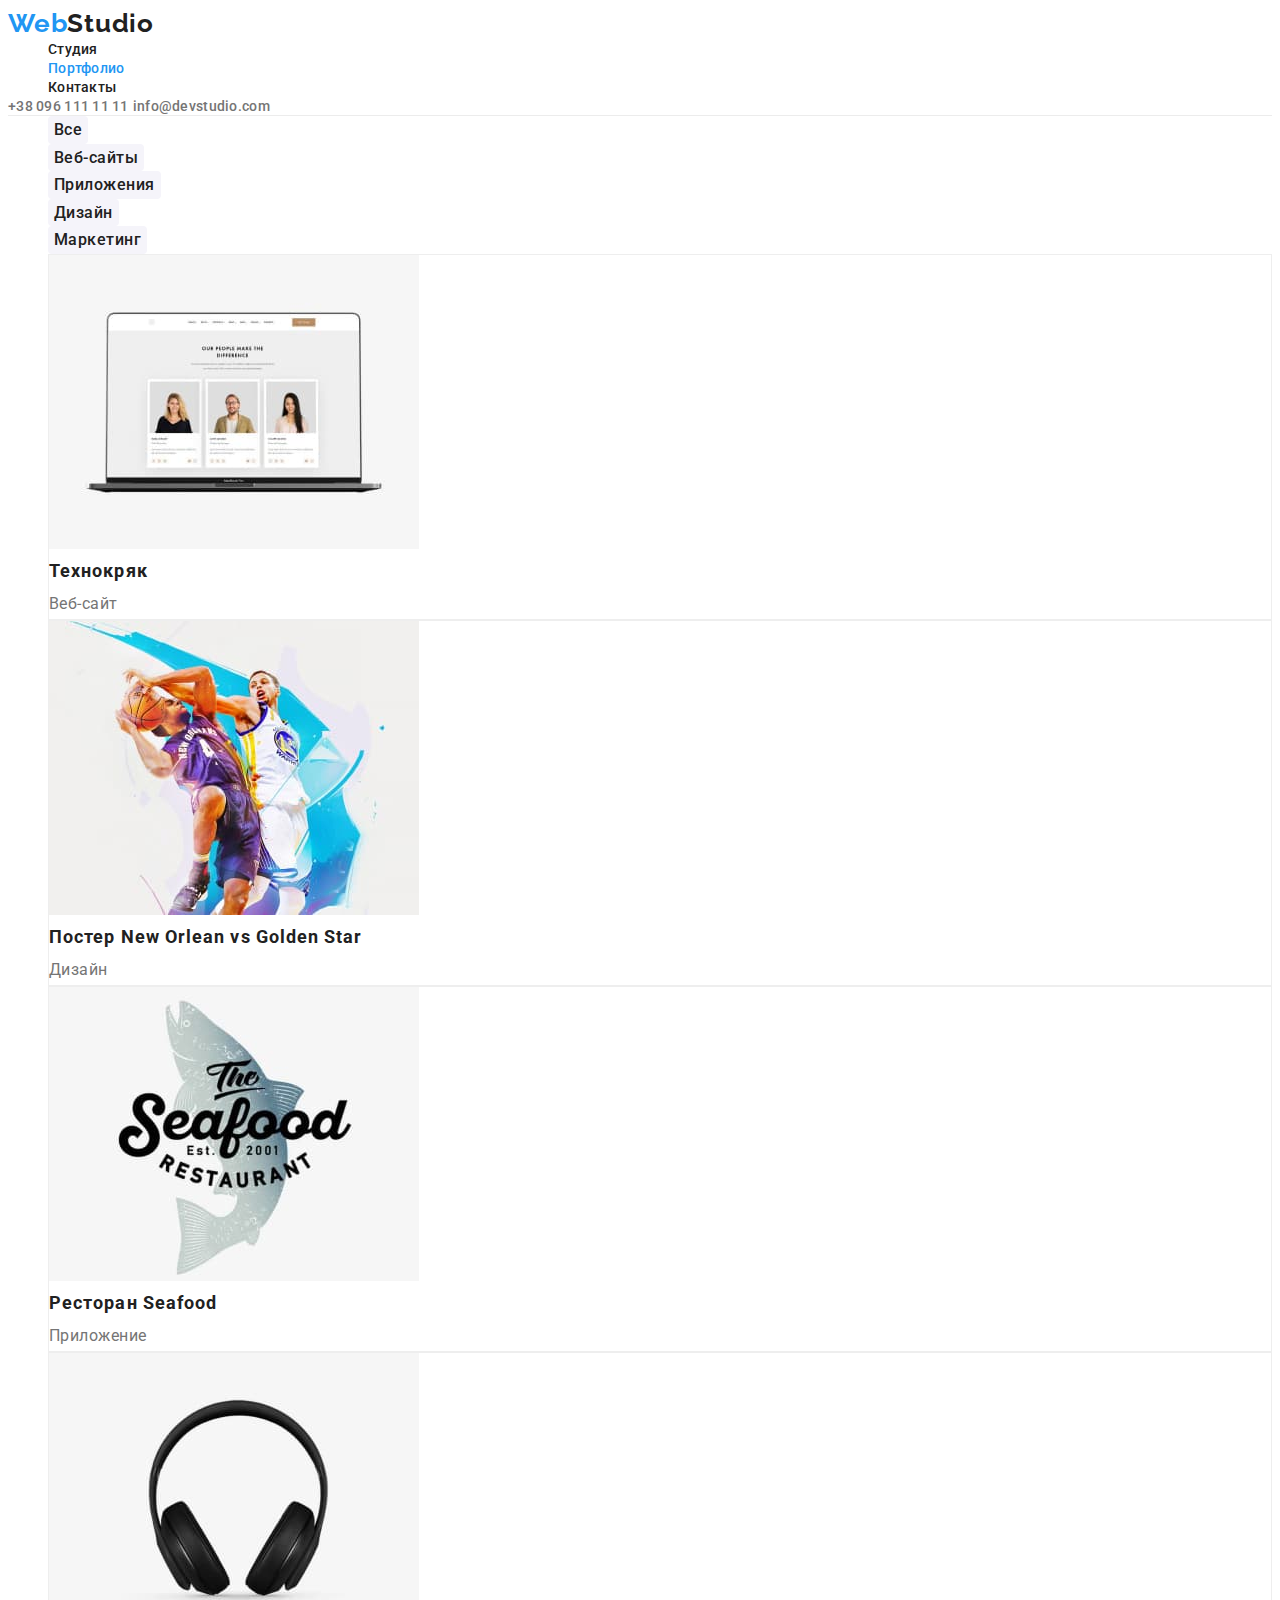
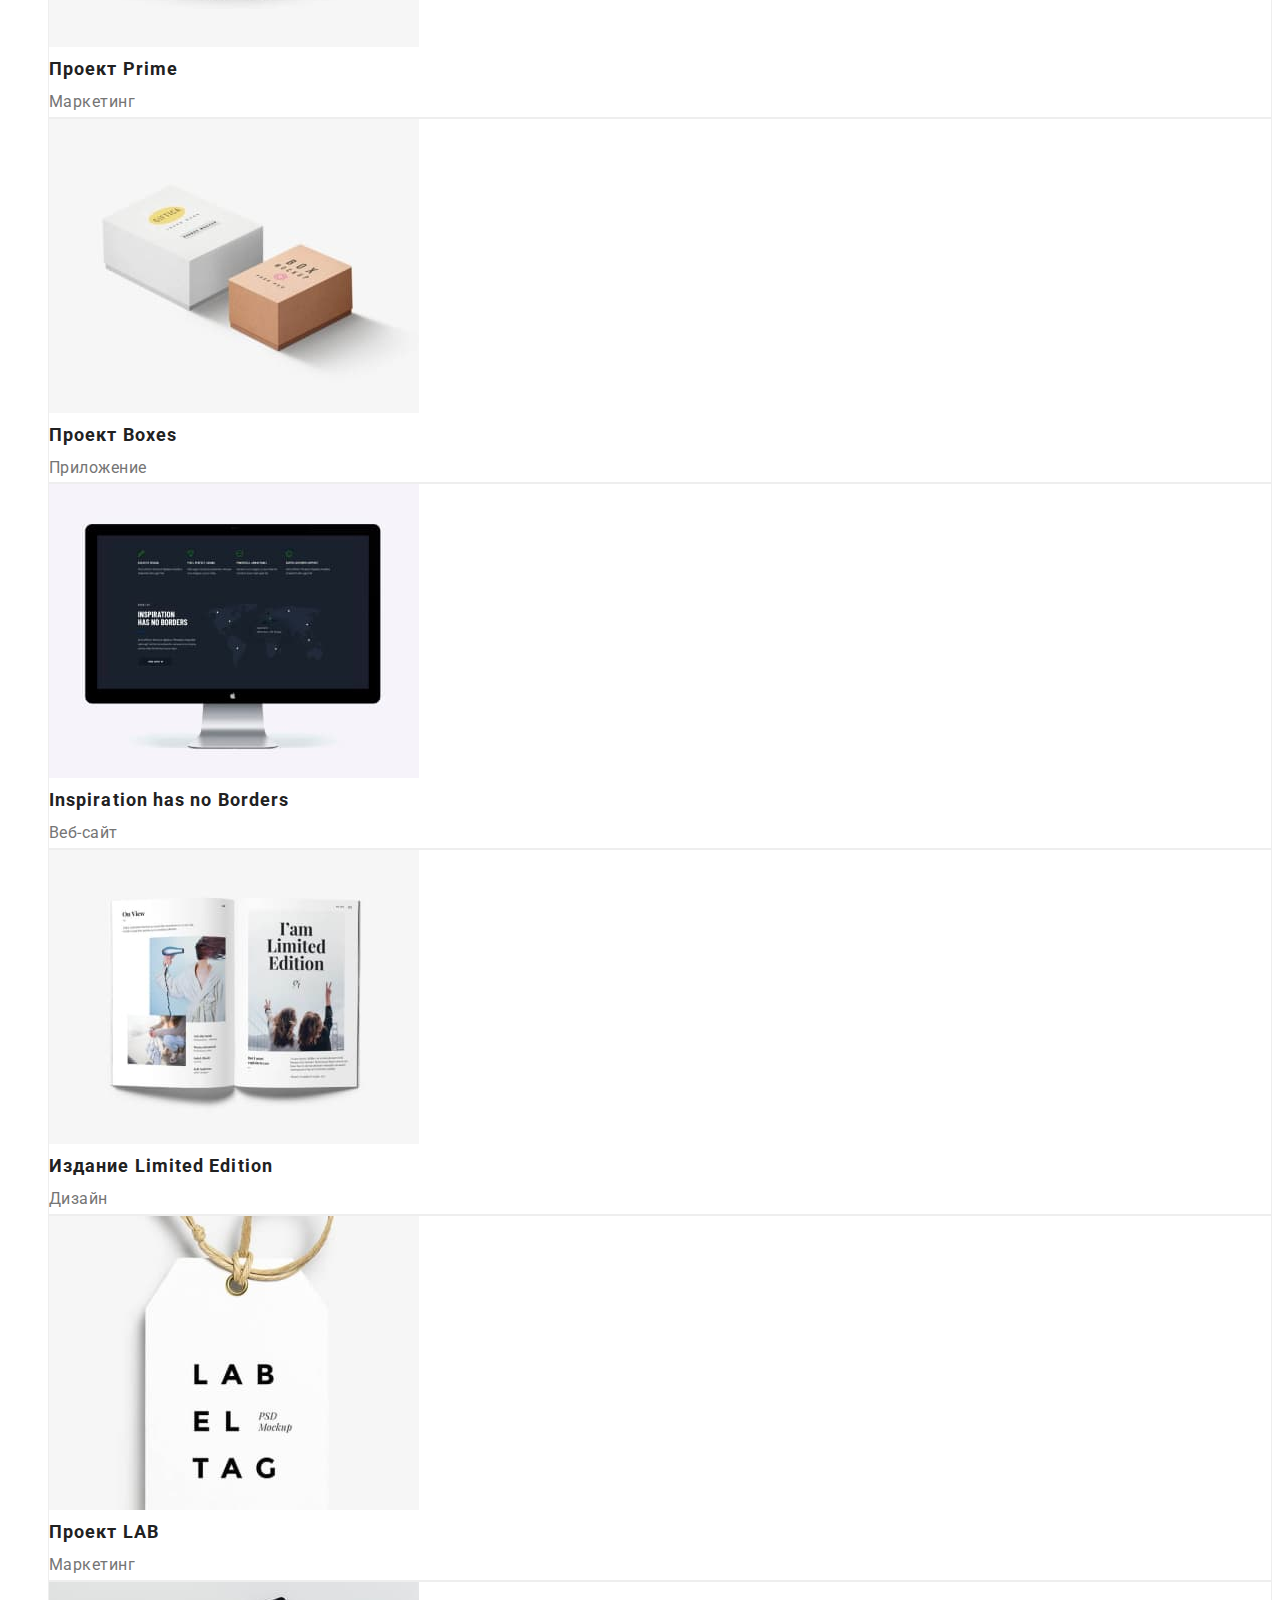
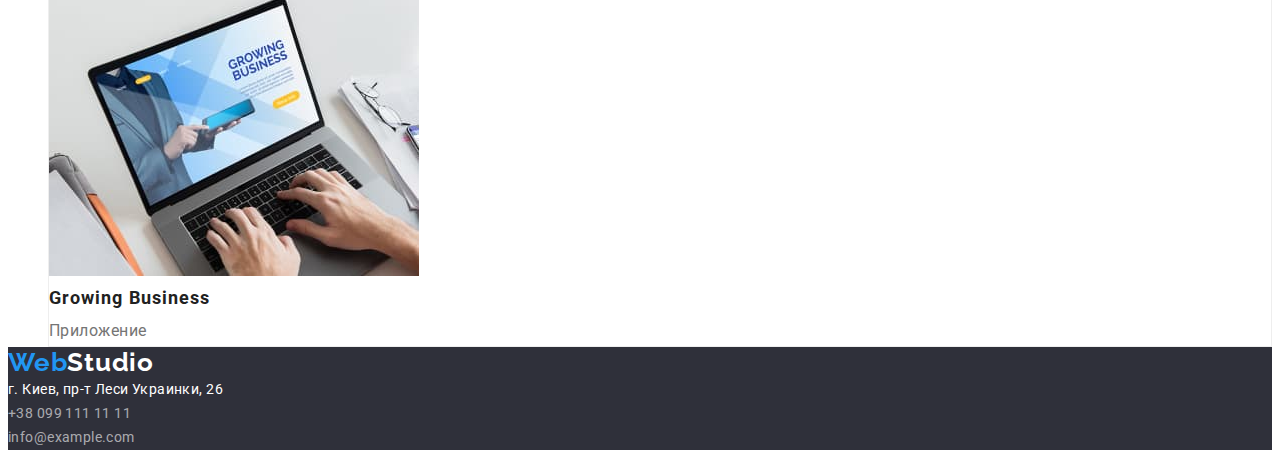
==== portfolio.html @ 521cda63 "section container" ====
<!DOCTYPE html>
<html lang="ru">
  <head>
    <meta charset="UTF-8" />
    <meta http-equiv="X-UA-Compatible" content="IE=edge" />
    <meta name="viewport" content="width=device-width, initial-scale=1.0" />
    <title>Портфолио</title>

    <link rel="preconnect" href="https://fonts.googleapis.com" />
    <link rel="preconnect" href="https://fonts.gstatic.com" crossorigin />
    <link
      href="https://fonts.googleapis.com/css2?family=Raleway:wght@700&family=Roboto:wght@400;500;700;900&display=swap"
      rel="stylesheet"
    />
    <link rel="stylesheet" href="node_modules/modern-normalize/modern-normalize.css" />
    <link rel="stylesheet" href="./css/styles.css" />
  </head>

  <body>
    <header class="header">
      <a class="logo" href="./index.html"><span class="logo-span">Web</span>Studio</a>
      <nav class="navigation">
        <ul class="nav-list list">
          <li class="nav-item"><a class="nav-link" href="./index.html">Студия</a></li>
          <li class="nav-item">
            <a class="nav-link action-link" href="./portfolio.html">Портфолио</a>
          </li>
          <li class="nav-item"><a class="nav-link" href="">Контакты</a></li>
        </ul>
      </nav>
      <a class="contact-link" href="tel:+380961111111">+38 096 111 11 11</a>
      <a class="contact-link" href="mailto:info@devstudio.com">info@devstudio.com</a>
    </header>

    <main>
      <section>
        <ul class="list">
          <li><button class="btn-filter" type="button">Все</button></li>
          <li><button class="btn-filter" type="button">Веб-сайты</button></li>
          <li><button class="btn-filter" type="button">Приложения</button></li>
          <li><button class="btn-filter" type="button">Дизайн</button></li>
          <li><button class="btn-filter" type="button">Маркетинг</button></li>
        </ul>

        <ul class="list">
          <li class="project-item">
            <a href="" class="project-link">
              <img src="./images/tehnokryak.jpg" width="370" height="294" alt="Технокряк" />
              <h3 class="project-title">Технокряк</h3>
              <p class="project-type">Веб-сайт</p>
            </a>
          </li>
          <li class="project-item">
            <a href="" class="project-link">
              <img
                src="./images/poster-neworlean.jpg"
                width="370"
                height="294"
                alt="Постер New Orlean vs Golden Star"
              />
              <h3 class="project-title">Постер New Orlean vs Golden Star</h3>
              <p class="project-type">Дизайн</p>
            </a>
          </li>
          <li class="project-item">
            <a href="" class="project-link">
              <img
                src="./images/restaurant-seafood.jpg"
                width="370"
                height="294"
                alt="Ресторан Seafood"
              />
              <h3 class="project-title">Ресторан Seafood</h3>
              <p class="project-type">Приложение</p>
            </a>
          </li>
          <li class="project-item">
            <a href="" class="project-link">
              <img src="./images/project-prime.jpg" width="370" height="294" alt="Проект Prime" />
              <h3 class="project-title">Проект Prime</h3>
              <p class="project-type">Маркетинг</p>
            </a>
          </li>
          <li class="project-item">
            <a href="" class="project-link">
              <img src="./images/project-boxes.jpg" width="370" height="294" alt="Проект Boxes" />
              <h3 class="project-title">Проект Boxes</h3>
              <p class="project-type">Приложение</p>
            </a>
          </li>
          <li class="project-item">
            <a href="" class="project-link">
              <img
                src="./images/inspiration-has-no-borders.jpg"
                width="370"
                height="294"
                alt="Inspiration has no Borders"
              />
              <h3 class="project-title">Inspiration has no Borders</h3>
              <p class="project-type">Веб-сайт</p>
            </a>
          </li>
          <li class="project-item">
            <a href="" class="project-link">
              <img
                src="./images/izdanie-limited-edition.jpg"
                width="370"
                height="294"
                alt="Издание Limited Edition"
              />
              <h3 class="project-title">Издание Limited Edition</h3>
              <p class="project-type">Дизайн</p>
            </a>
          </li>
          <li class="project-item">
            <a href="" class="project-link">
              <img src="./images/project-lab.jpg" width="370" height="294" alt="Проект LAB" />
              <h3 class="project-title">Проект LAB</h3>
              <p class="project-type">Маркетинг</p>
            </a>
          </li>
          <li class="project-item">
            <a href="" class="project-link">
              <img
                src="./images/growing-business.jpg"
                width="370"
                height="294"
                alt="Growing Business"
              />
              <h3 class="project-title">Growing Business</h3>
              <p class="project-type">Приложение</p>
            </a>
          </li>
        </ul>
      </section>
    </main>

    <footer class="footer">
      <a class="footer-logo" href="./index.html"><span class="logo-span">Web</span>Studio</a>
      <address>
        <a
          class="footer-contact-link footer-address-link"
          href="https://goo.gl/maps/iWSiA93wagULa9Wx8"
          >г. Киев, пр-т Леси Украинки, 26</a
        ><br />
        <a class="footer-contact-link" href="tel:+380991111111">+38 099 111 11 11</a><br />
        <a class="footer-contact-link" href="mailto:info@example.com">info@example.com</a>
      </address>
    </footer>
  </body>
</html>
---- css/styles.css ----
:root {
  --accent-color: #2196f3;
  --main-color: #757575;
  --dark-color: #212121;
  --white-color: #fff;
  --hero-footer-color: #2f303a;
  --project-border-color: #eeeeee;
  --grey-bg-color: #f5f4fa;
  --header-border: #ececec;
  --btn-order-bg: #188ce8;
}

body {
  font-family: 'Roboto', sans-serif;
  font-style: normal;
  background-color: var(--white-color);
  color: var(--main-color);
}

h1,
h2,
h3,
h4,
h5,
h6,
p,
ul {
  margin: 0;
}

.list {
  list-style: none;
}

.header {
  border-bottom: 1px solid var(--header-border);
}

.logo {
  color: var(--dark-color);
  font-family: 'Raleway';
  font-weight: 700;
  font-size: 26px;
  line-height: 1.19;
  letter-spacing: 0.03em;
  text-decoration: none;
}

.logo-span {
  color: var(--accent-color);
}

.nav-link {
  color: var(--dark-color);
  font-weight: 500;
  font-size: 14px;
  line-height: 1.14;
  letter-spacing: 0.02em;
  text-decoration: none;
}

.contact-link {
  font-weight: 500;
  font-size: 14px;
  line-height: 1.14;
  letter-spacing: 0.02em;
  color: var(--main-color);
  text-decoration: none;
}

.nav-link.action-link {
  color: var(--accent-color);
}

.nav-link:hover,
.nav-link:focus,
.contact-link:hover,
.contact-link:focus {
  color: var(--accent-color);
  text-decoration: none;
}

.container {
  width: 1200px;
  margin-left: auto;
  margin-right: auto;
}

.section {
  padding-top: 94px;
  padding-bottom: 94px;
}

.hero {
  background-color: var(--hero-footer-color);
}

.hero-title {
  font-weight: 900;
  font-size: 44px;
  line-height: 1.36;
  text-align: center;
  letter-spacing: 0.06em;
  text-transform: uppercase;
  color: var(--white-color);
}

.btn-order {
  font-family: 'Roboto';
  font-style: normal;
  font-weight: 700;
  font-size: 16px;
  line-height: 1.87;
  text-align: center;
  letter-spacing: 0.06em;
  color: var(--white-color);
  background: var(--accent-color);
  box-shadow: 0px 4px 4px rgba(0, 0, 0, 0.15);
  border-radius: 4px;
  cursor: pointer;
}

.btn-order:hover,
.btn-order:focus {
  background-color: var(--btn-order-bg);
}

.feature-title {
  font-weight: 700;
  font-size: 14px;
  line-height: 1.14;
  letter-spacing: 0.03em;
  text-transform: uppercase;
  color: var(--dark-color);
}

.feature-text {
  font-weight: 400;
  font-size: 14px;
  line-height: 1.71;
  letter-spacing: 0.03em;
  color: var(--main-color);
}

.about-us-title {
  font-weight: 700;
  font-size: 36px;
  line-height: 1.16;
  text-align: center;
  letter-spacing: 0.03em;
  color: var(--dark-color);
}

.team {
  background-color: var(--grey-bg-color);
}

.team-title {
  font-weight: 700;
  font-size: 36px;
  line-height: 1.16;
  text-align: center;
  letter-spacing: 0.03em;
  color: var(--dark-color);
}

.card-item {
  background: var(--white-color);
  box-shadow: 0px 1px 3px rgba(0, 0, 0, 0.12), 0px 1px 1px rgba(0, 0, 0, 0.14),
    0px 2px 1px rgba(0, 0, 0, 0.2);
  border-radius: 0px 0px 4px 4px;
}

.staff-title {
  font-weight: 500;
  font-size: 16px;
  line-height: 1.18;
  text-align: center;
  letter-spacing: 0.03em;
  color: var(--dark-color);
}

.staff-text {
  font-weight: 400;
  font-size: 16px;
  line-height: 1.18;
  text-align: center;
  letter-spacing: 0.03em;
  color: var(--main-color);
}

/* portfolio  */

.btn-filter {
  font-family: 'Roboto';
  font-style: normal;
  font-weight: 500;
  font-size: 16px;
  line-height: 1.6;
  text-align: center;
  letter-spacing: 0.03em;
  color: var(--dark-color);
  background-color: var(--grey-bg-color);
  cursor: pointer;
  border-radius: 4px;
  border: 0;
}

.btn-filter:hover,
.btn-filter:focus,
.filter-item:hover,
.filter-item:focus {
  color: var(--white-color);
  background-color: var(--accent-color);
  box-shadow: 0px 3px 1px rgba(0, 0, 0, 0.1), 0px 1px 2px rgba(0, 0, 0, 0.08),
    0px 2px 2px rgba(0, 0, 0, 0.12);
}

.project-item {
  background-color: var(--white-color);
  border: 1px solid var(--project-border-color);
  box-sizing: border-box;
}

.project-title {
  font-weight: 700;
  font-size: 18px;
  line-height: 2;
  letter-spacing: 0.06em;
  color: var(--dark-color);
}

.project-link {
  text-decoration: none;
}

.project-type {
  font-weight: 400;
  font-size: 16px;
  line-height: 1.87;
  letter-spacing: 0.03em;
  color: var(--main-color);
}
/* end portfolio  */
.footer {
  background-color: var(--hero-footer-color);
}

.footer-logo {
  font-family: 'Raleway';
  font-weight: 700;
  text-decoration: none;
  font-size: 26px;
  line-height: 1.19;
  letter-spacing: 0.03em;
  color: var(--white-color);
}

.footer-contact-link {
  font-weight: 400;
  font-style: normal;
  text-decoration: none;
  font-size: 14px;
  line-height: 1.71;
  letter-spacing: 0.03em;
  color: rgba(255, 255, 255, 0.6);
}

.footer-address-link {
  color: var(--white-color);
  font-style: normal;
}

.footer-contact-link:hover,
.footer-contact-link:focus {
  color: var(--accent-color);
  text-decoration: none;
}
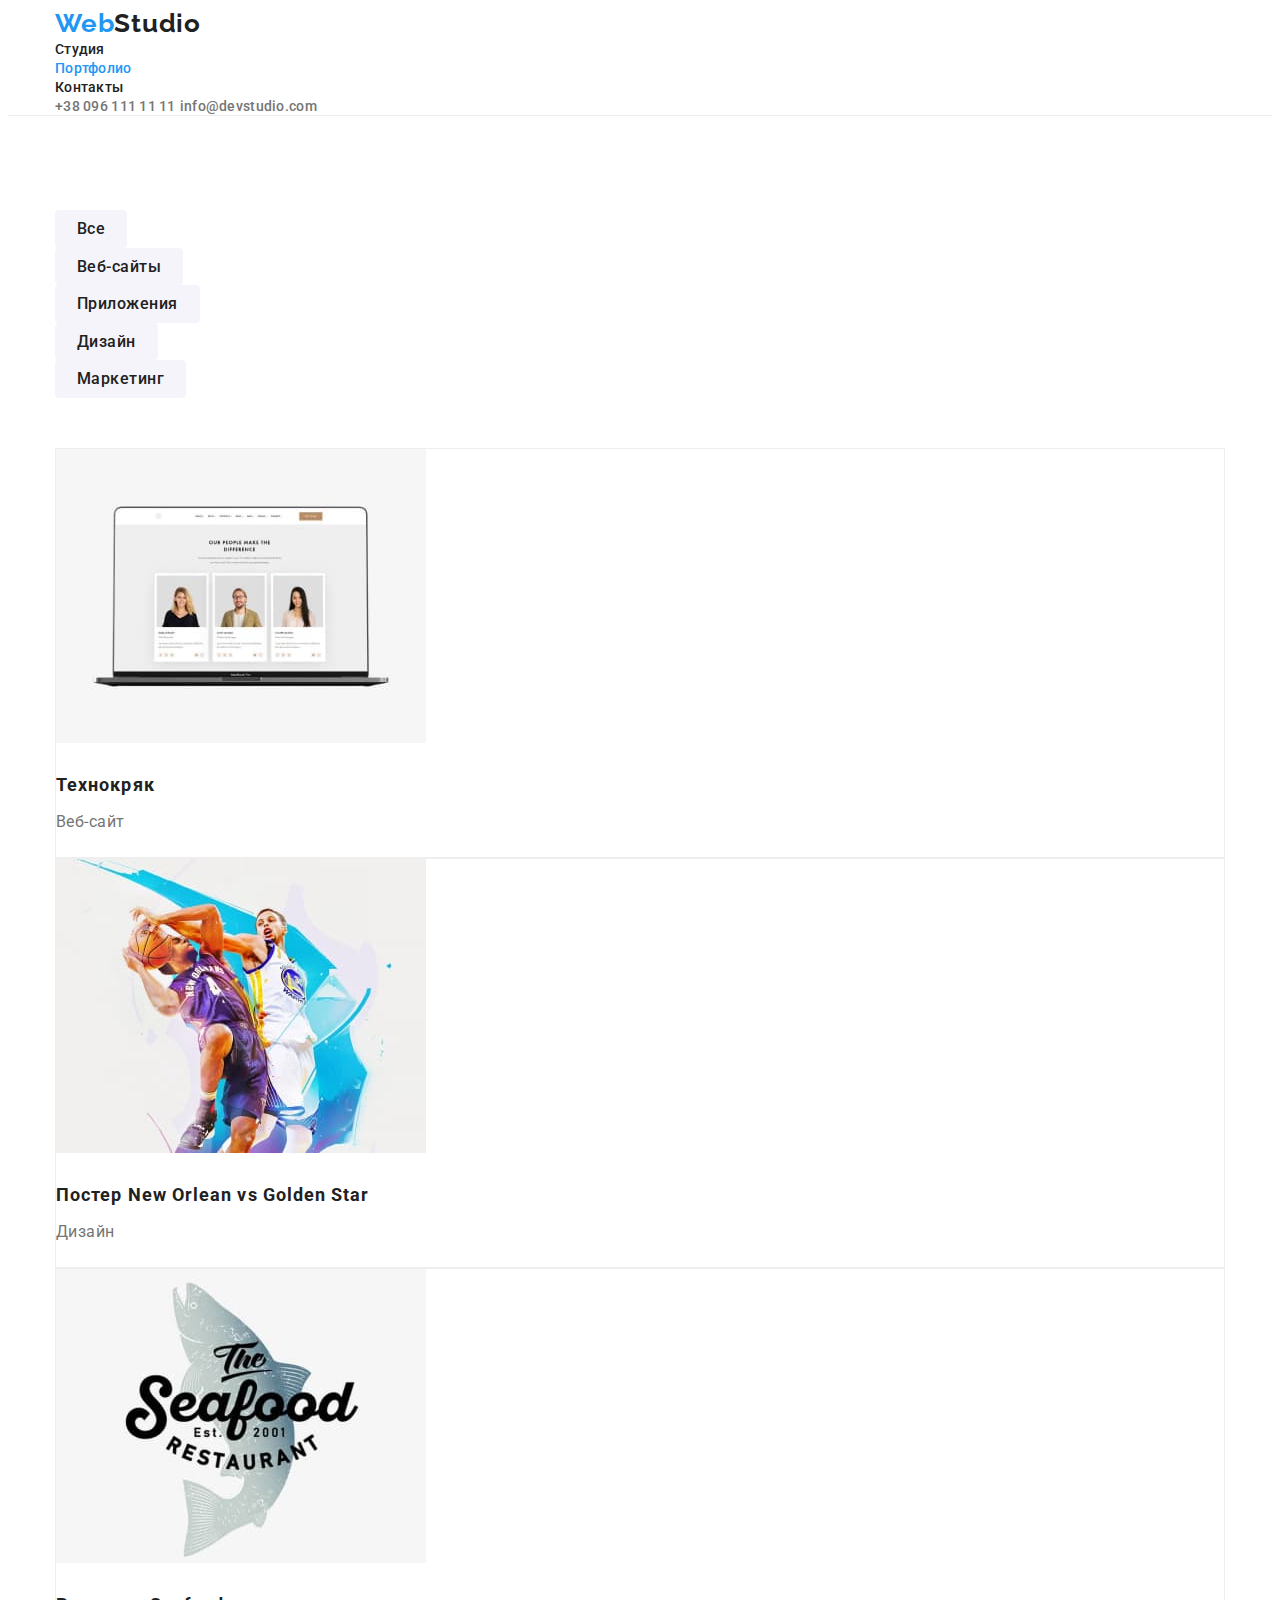
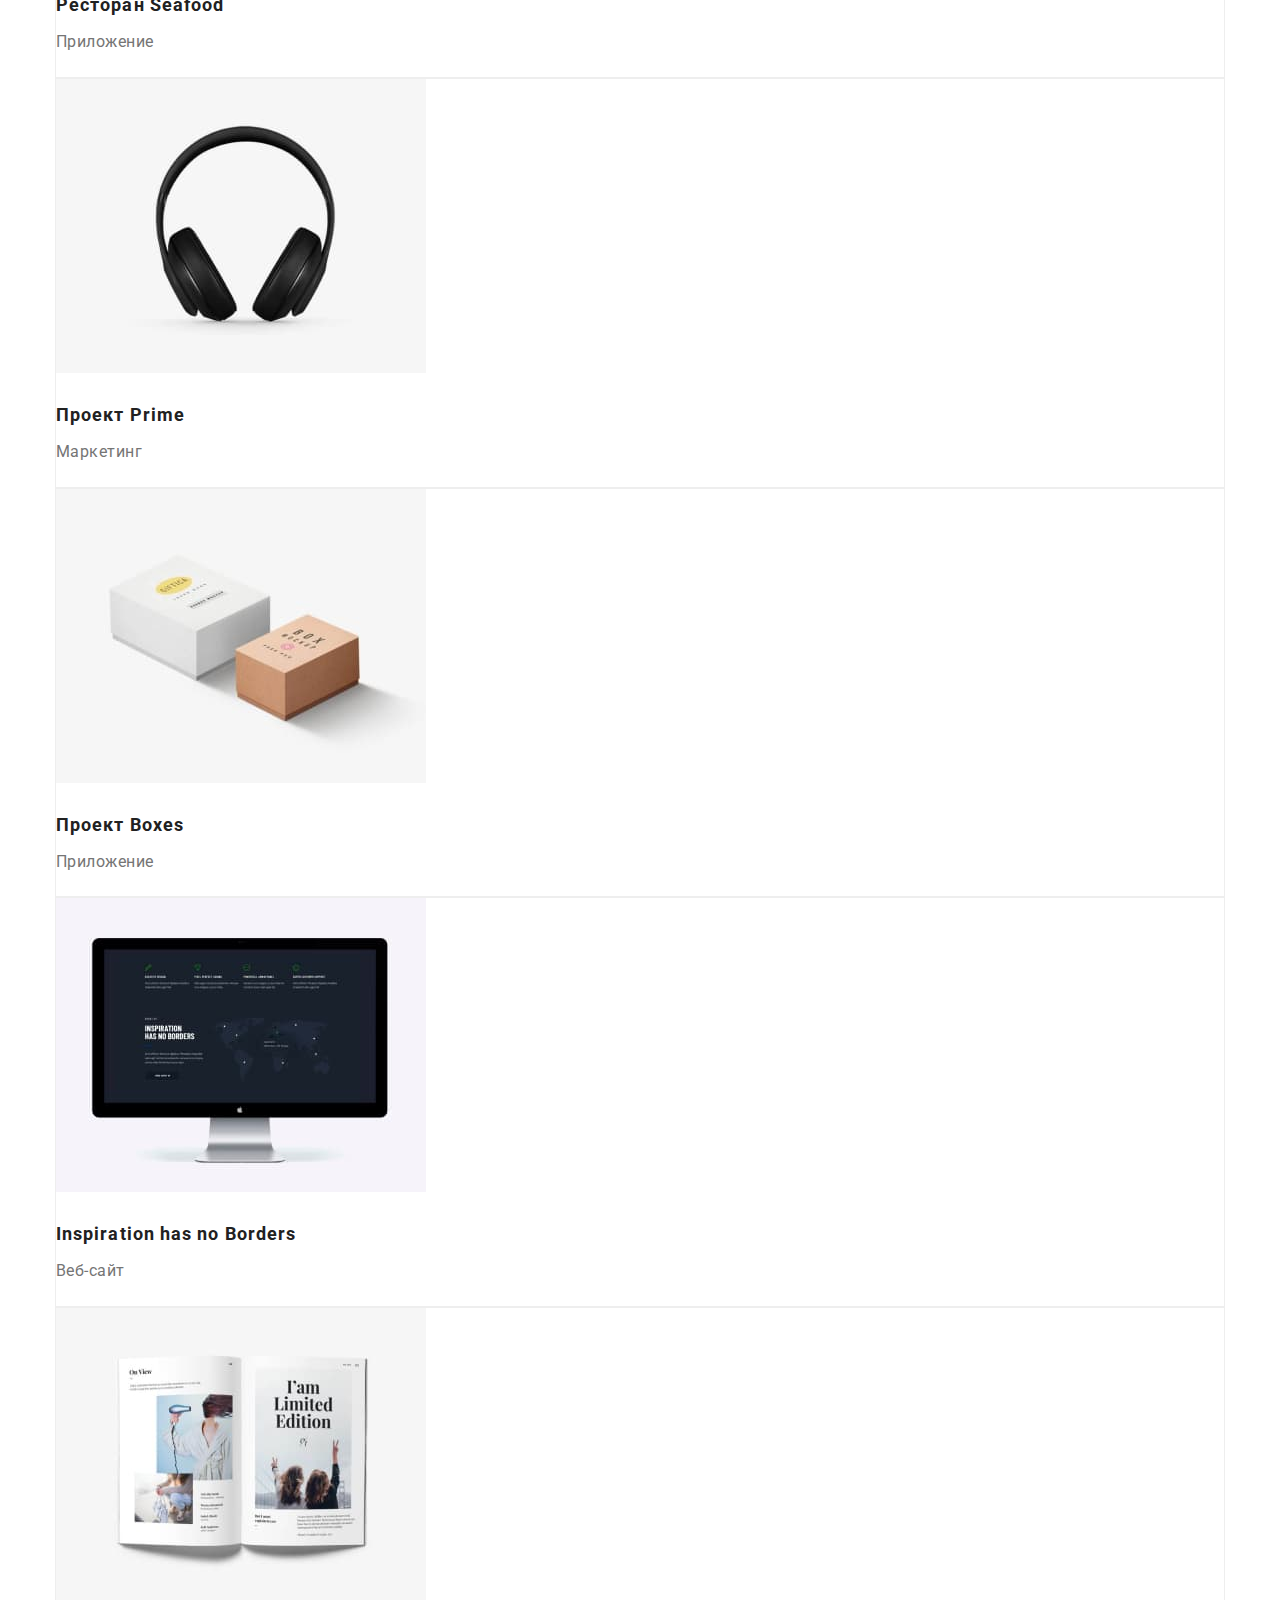
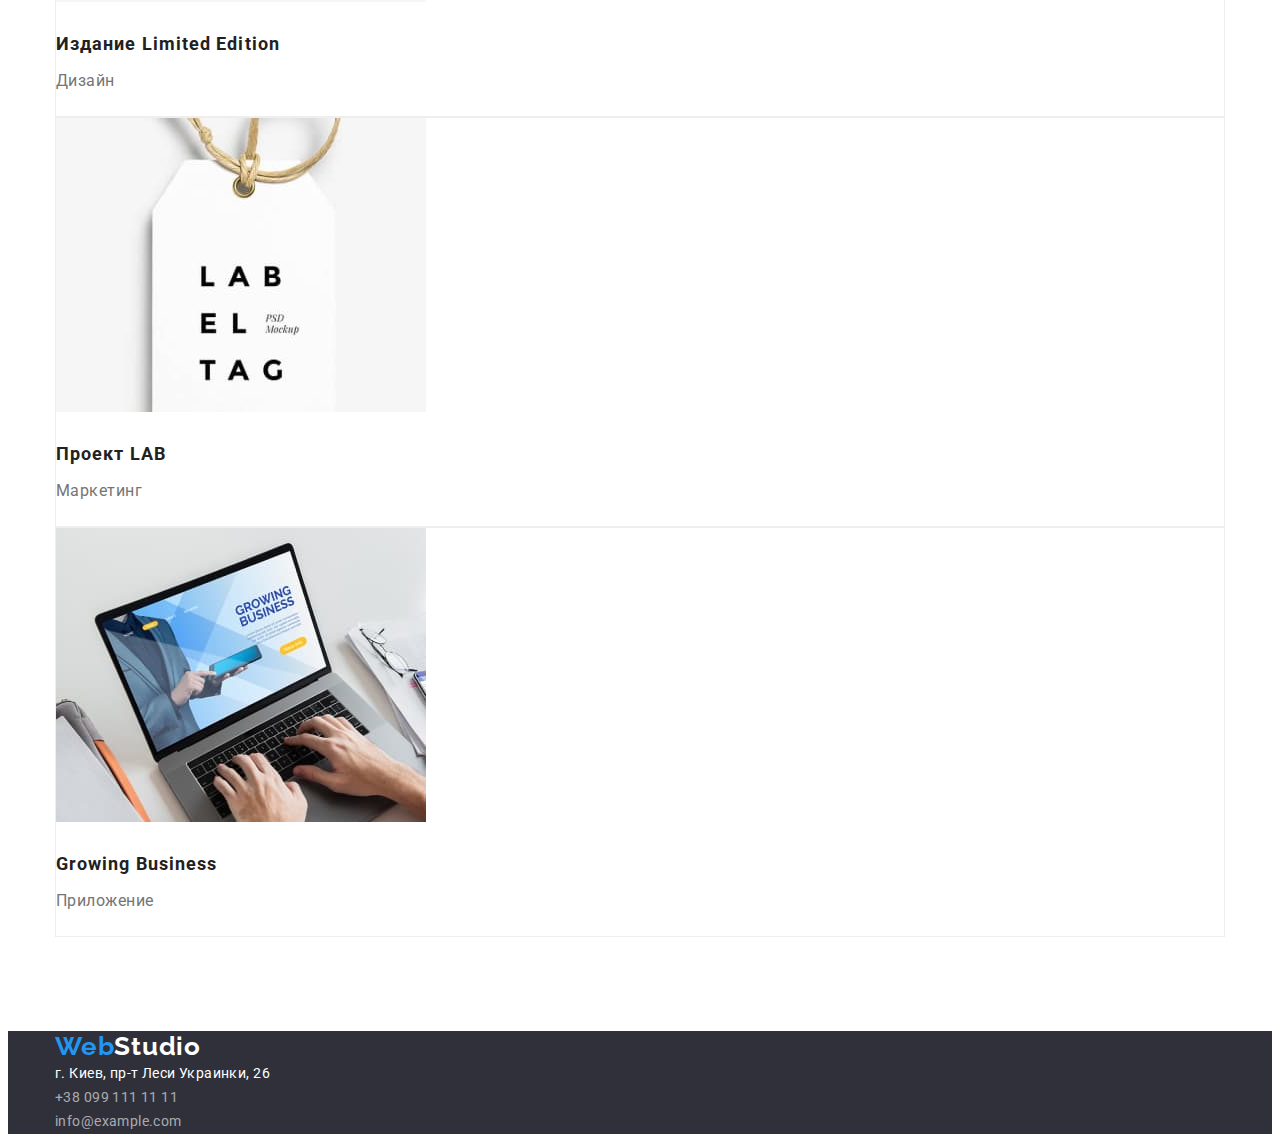
==== commit b5657f40: "отступы портфолио" ====
--- a/portfolio.html
+++ b/portfolio.html
@@ -18,134 +18,140 @@
 
   <body>
     <header class="header">
-      <a class="logo" href="./index.html"><span class="logo-span">Web</span>Studio</a>
-      <nav class="navigation">
-        <ul class="nav-list list">
-          <li class="nav-item"><a class="nav-link" href="./index.html">Студия</a></li>
-          <li class="nav-item">
-            <a class="nav-link action-link" href="./portfolio.html">Портфолио</a>
-          </li>
-          <li class="nav-item"><a class="nav-link" href="">Контакты</a></li>
-        </ul>
-      </nav>
-      <a class="contact-link" href="tel:+380961111111">+38 096 111 11 11</a>
-      <a class="contact-link" href="mailto:info@devstudio.com">info@devstudio.com</a>
+      <div class="container">
+        <a class="logo" href="./index.html"><span class="logo-span">Web</span>Studio</a>
+        <nav class="navigation">
+          <ul class="nav-list list">
+            <li class="nav-item"><a class="nav-link" href="./index.html">Студия</a></li>
+            <li class="nav-item">
+              <a class="nav-link action-link" href="./portfolio.html">Портфолио</a>
+            </li>
+            <li class="nav-item"><a class="nav-link" href="">Контакты</a></li>
+          </ul>
+        </nav>
+        <a class="contact-link" href="tel:+380961111111">+38 096 111 11 11</a>
+        <a class="contact-link" href="mailto:info@devstudio.com">info@devstudio.com</a>
+      </div>
     </header>
 
     <main>
-      <section>
-        <ul class="list">
-          <li><button class="btn-filter" type="button">Все</button></li>
-          <li><button class="btn-filter" type="button">Веб-сайты</button></li>
-          <li><button class="btn-filter" type="button">Приложения</button></li>
-          <li><button class="btn-filter" type="button">Дизайн</button></li>
-          <li><button class="btn-filter" type="button">Маркетинг</button></li>
-        </ul>
+      <section class="section">
+        <div class="container">
+          <ul class="list list-filter">
+            <li><button class="btn-filter" type="button">Все</button></li>
+            <li><button class="btn-filter" type="button">Веб-сайты</button></li>
+            <li><button class="btn-filter" type="button">Приложения</button></li>
+            <li><button class="btn-filter" type="button">Дизайн</button></li>
+            <li><button class="btn-filter" type="button">Маркетинг</button></li>
+          </ul>
 
-        <ul class="list">
-          <li class="project-item">
-            <a href="" class="project-link">
-              <img src="./images/tehnokryak.jpg" width="370" height="294" alt="Технокряк" />
-              <h3 class="project-title">Технокряк</h3>
-              <p class="project-type">Веб-сайт</p>
-            </a>
-          </li>
-          <li class="project-item">
-            <a href="" class="project-link">
-              <img
-                src="./images/poster-neworlean.jpg"
-                width="370"
-                height="294"
-                alt="Постер New Orlean vs Golden Star"
-              />
-              <h3 class="project-title">Постер New Orlean vs Golden Star</h3>
-              <p class="project-type">Дизайн</p>
-            </a>
-          </li>
-          <li class="project-item">
-            <a href="" class="project-link">
-              <img
-                src="./images/restaurant-seafood.jpg"
-                width="370"
-                height="294"
-                alt="Ресторан Seafood"
-              />
-              <h3 class="project-title">Ресторан Seafood</h3>
-              <p class="project-type">Приложение</p>
-            </a>
-          </li>
-          <li class="project-item">
-            <a href="" class="project-link">
-              <img src="./images/project-prime.jpg" width="370" height="294" alt="Проект Prime" />
-              <h3 class="project-title">Проект Prime</h3>
-              <p class="project-type">Маркетинг</p>
-            </a>
-          </li>
-          <li class="project-item">
-            <a href="" class="project-link">
-              <img src="./images/project-boxes.jpg" width="370" height="294" alt="Проект Boxes" />
-              <h3 class="project-title">Проект Boxes</h3>
-              <p class="project-type">Приложение</p>
-            </a>
-          </li>
-          <li class="project-item">
-            <a href="" class="project-link">
-              <img
-                src="./images/inspiration-has-no-borders.jpg"
-                width="370"
-                height="294"
-                alt="Inspiration has no Borders"
-              />
-              <h3 class="project-title">Inspiration has no Borders</h3>
-              <p class="project-type">Веб-сайт</p>
-            </a>
-          </li>
-          <li class="project-item">
-            <a href="" class="project-link">
-              <img
-                src="./images/izdanie-limited-edition.jpg"
-                width="370"
-                height="294"
-                alt="Издание Limited Edition"
-              />
-              <h3 class="project-title">Издание Limited Edition</h3>
-              <p class="project-type">Дизайн</p>
-            </a>
-          </li>
-          <li class="project-item">
-            <a href="" class="project-link">
-              <img src="./images/project-lab.jpg" width="370" height="294" alt="Проект LAB" />
-              <h3 class="project-title">Проект LAB</h3>
-              <p class="project-type">Маркетинг</p>
-            </a>
-          </li>
-          <li class="project-item">
-            <a href="" class="project-link">
-              <img
-                src="./images/growing-business.jpg"
-                width="370"
-                height="294"
-                alt="Growing Business"
-              />
-              <h3 class="project-title">Growing Business</h3>
-              <p class="project-type">Приложение</p>
-            </a>
-          </li>
-        </ul>
+          <ul class="list">
+            <li class="project-item">
+              <a href="" class="project-link">
+                <img src="./images/tehnokryak.jpg" width="370" height="294" alt="Технокряк" />
+                <h3 class="project-title">Технокряк</h3>
+                <p class="project-type">Веб-сайт</p>
+              </a>
+            </li>
+            <li class="project-item">
+              <a href="" class="project-link">
+                <img
+                  src="./images/poster-neworlean.jpg"
+                  width="370"
+                  height="294"
+                  alt="Постер New Orlean vs Golden Star"
+                />
+                <h3 class="project-title">Постер New Orlean vs Golden Star</h3>
+                <p class="project-type">Дизайн</p>
+              </a>
+            </li>
+            <li class="project-item">
+              <a href="" class="project-link">
+                <img
+                  src="./images/restaurant-seafood.jpg"
+                  width="370"
+                  height="294"
+                  alt="Ресторан Seafood"
+                />
+                <h3 class="project-title">Ресторан Seafood</h3>
+                <p class="project-type">Приложение</p>
+              </a>
+            </li>
+            <li class="project-item">
+              <a href="" class="project-link">
+                <img src="./images/project-prime.jpg" width="370" height="294" alt="Проект Prime" />
+                <h3 class="project-title">Проект Prime</h3>
+                <p class="project-type">Маркетинг</p>
+              </a>
+            </li>
+            <li class="project-item">
+              <a href="" class="project-link">
+                <img src="./images/project-boxes.jpg" width="370" height="294" alt="Проект Boxes" />
+                <h3 class="project-title">Проект Boxes</h3>
+                <p class="project-type">Приложение</p>
+              </a>
+            </li>
+            <li class="project-item">
+              <a href="" class="project-link">
+                <img
+                  src="./images/inspiration-has-no-borders.jpg"
+                  width="370"
+                  height="294"
+                  alt="Inspiration has no Borders"
+                />
+                <h3 class="project-title">Inspiration has no Borders</h3>
+                <p class="project-type">Веб-сайт</p>
+              </a>
+            </li>
+            <li class="project-item">
+              <a href="" class="project-link">
+                <img
+                  src="./images/izdanie-limited-edition.jpg"
+                  width="370"
+                  height="294"
+                  alt="Издание Limited Edition"
+                />
+                <h3 class="project-title">Издание Limited Edition</h3>
+                <p class="project-type">Дизайн</p>
+              </a>
+            </li>
+            <li class="project-item">
+              <a href="" class="project-link">
+                <img src="./images/project-lab.jpg" width="370" height="294" alt="Проект LAB" />
+                <h3 class="project-title">Проект LAB</h3>
+                <p class="project-type">Маркетинг</p>
+              </a>
+            </li>
+            <li class="project-item">
+              <a href="" class="project-link">
+                <img
+                  src="./images/growing-business.jpg"
+                  width="370"
+                  height="294"
+                  alt="Growing Business"
+                />
+                <h3 class="project-title">Growing Business</h3>
+                <p class="project-type">Приложение</p>
+              </a>
+            </li>
+          </ul>
+        </div>
       </section>
     </main>
 
     <footer class="footer">
-      <a class="footer-logo" href="./index.html"><span class="logo-span">Web</span>Studio</a>
-      <address>
-        <a
-          class="footer-contact-link footer-address-link"
-          href="https://goo.gl/maps/iWSiA93wagULa9Wx8"
-          >г. Киев, пр-т Леси Украинки, 26</a
-        ><br />
-        <a class="footer-contact-link" href="tel:+380991111111">+38 099 111 11 11</a><br />
-        <a class="footer-contact-link" href="mailto:info@example.com">info@example.com</a>
-      </address>
+      <div class="container">
+        <a class="footer-logo" href="./index.html"><span class="logo-span">Web</span>Studio</a>
+        <address>
+          <a
+            class="footer-contact-link footer-address-link"
+            href="https://goo.gl/maps/iWSiA93wagULa9Wx8"
+            >г. Киев, пр-т Леси Украинки, 26</a
+          ><br />
+          <a class="footer-contact-link" href="tel:+380991111111">+38 099 111 11 11</a><br />
+          <a class="footer-contact-link" href="mailto:info@example.com">info@example.com</a>
+        </address>
+      </div>
     </footer>
   </body>
 </html>
--- a/css/styles.css
+++ b/css/styles.css
@@ -10,6 +10,12 @@
   --btn-order-bg: #188ce8;
 }
 
+*,
+*::before,
+*::after {
+  box-sizing: border-box;
+}
+
 body {
   font-family: 'Roboto', sans-serif;
   font-style: normal;
@@ -26,6 +32,7 @@
 p,
 ul {
   margin: 0;
+  padding: 0;
 }
 
 .list {
@@ -82,8 +89,9 @@
 
 .container {
   width: 1200px;
-  margin-left: auto;
-  margin-right: auto;
+  margin: 0 auto;
+  padding-left: 15px;
+  padding-right: 15px;
 }
 
 .section {
@@ -93,6 +101,7 @@
 
 .hero {
   background-color: var(--hero-footer-color);
+  text-align: center;
 }
 
 .hero-title {
@@ -103,6 +112,11 @@
   letter-spacing: 0.06em;
   text-transform: uppercase;
   color: var(--white-color);
+  margin-bottom: 30px;
+  margin-top: 200px;
+  margin-left: auto;
+  margin-right: auto;
+  width: 696px;
 }
 
 .btn-order {
@@ -118,6 +132,7 @@
   box-shadow: 0px 4px 4px rgba(0, 0, 0, 0.15);
   border-radius: 4px;
   cursor: pointer;
+  padding: 10px 32px;
 }
 
 .btn-order:hover,
@@ -132,6 +147,7 @@
   letter-spacing: 0.03em;
   text-transform: uppercase;
   color: var(--dark-color);
+  margin-bottom: 10px;
 }
 
 .feature-text {
@@ -149,6 +165,7 @@
   text-align: center;
   letter-spacing: 0.03em;
   color: var(--dark-color);
+  margin-bottom: 50px;
 }
 
 .team {
@@ -162,6 +179,7 @@
   text-align: center;
   letter-spacing: 0.03em;
   color: var(--dark-color);
+  margin-bottom: 50px;
 }
 
 .card-item {
@@ -178,6 +196,7 @@
   text-align: center;
   letter-spacing: 0.03em;
   color: var(--dark-color);
+  margin-bottom: 10px;
 }
 
 .staff-text {
@@ -204,6 +223,7 @@
   cursor: pointer;
   border-radius: 4px;
   border: 0;
+  padding: 6px 22px;
 }
 
 .btn-filter:hover,
@@ -216,6 +236,10 @@
     0px 2px 2px rgba(0, 0, 0, 0.12);
 }
 
+.list-filter {
+  margin-bottom: 50px;
+}
+
 .project-item {
   background-color: var(--white-color);
   border: 1px solid var(--project-border-color);
@@ -228,6 +252,8 @@
   line-height: 2;
   letter-spacing: 0.06em;
   color: var(--dark-color);
+  margin-bottom: 4px;
+  margin-top: 20px;
 }
 
 .project-link {
@@ -240,6 +266,7 @@
   line-height: 1.87;
   letter-spacing: 0.03em;
   color: var(--main-color);
+  margin-bottom: 20px;
 }
 /* end portfolio  */
 .footer {
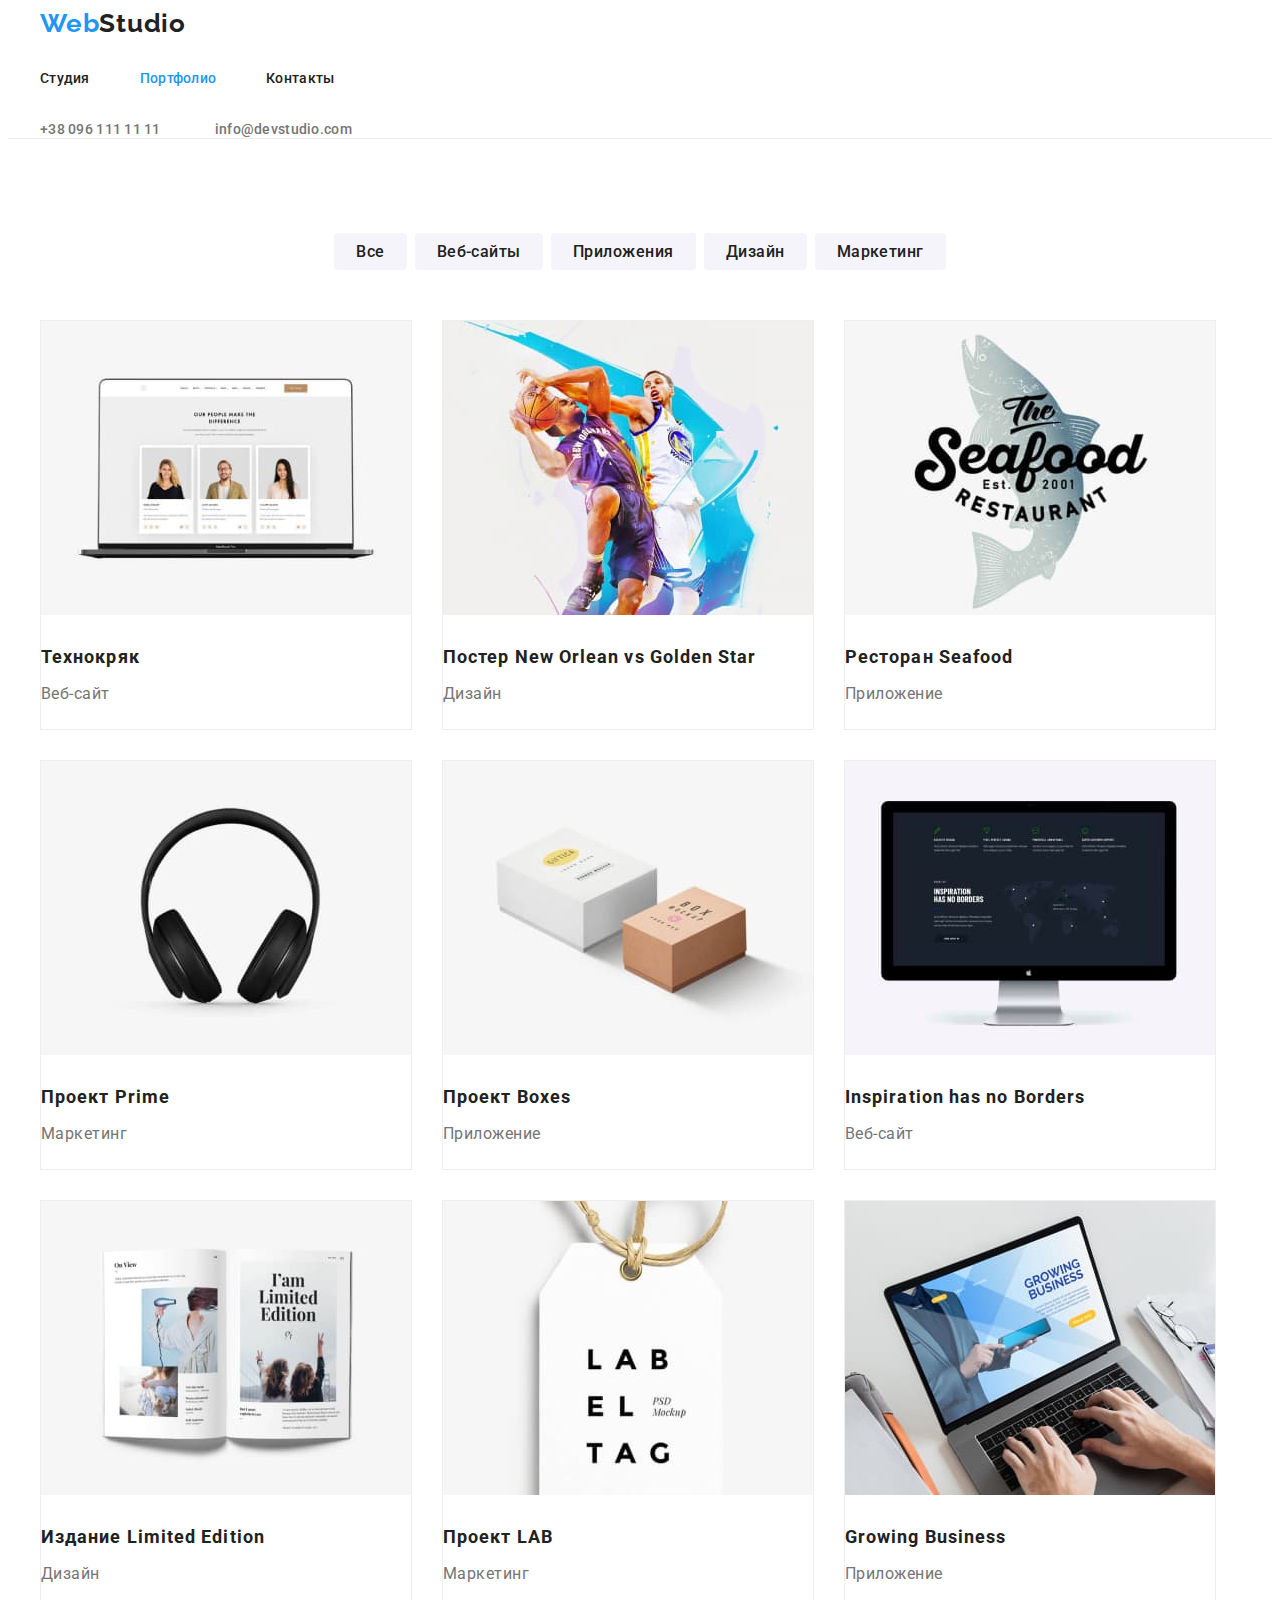
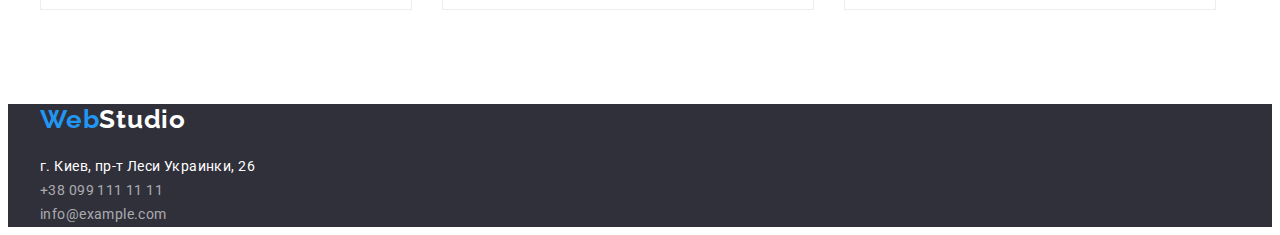
==== commit eea9e0a5: "filters and projects portfolio" ====
--- a/portfolio.html
+++ b/portfolio.html
@@ -45,7 +45,7 @@
             <li><button class="btn-filter" type="button">Маркетинг</button></li>
           </ul>
 
-          <ul class="list">
+          <ul class="list project-list">
             <li class="project-item">
               <a href="" class="project-link">
                 <img src="./images/tehnokryak.jpg" width="370" height="294" alt="Технокряк" />
--- a/css/styles.css
+++ b/css/styles.css
@@ -43,7 +43,25 @@
   border-bottom: 1px solid var(--header-border);
 }
 
+.container {
+  width: 1230px;
+  margin: 0 auto;
+  padding-left: 15px;
+  padding-right: 15px;
+}
+
+.nav-list {
+  display: flex;
+}
+
+.nav-item + .nav-item {
+  margin-left: 50px;
+}
+
 .logo {
+  margin-right: 93px;
+  padding-top: 24px;
+  padding-bottom: 25px;
   color: var(--dark-color);
   font-family: 'Raleway';
   font-weight: 700;
@@ -58,6 +76,10 @@
 }
 
 .nav-link {
+  display: block;
+  padding-top: 32px;
+  padding-bottom: 32px;
+
   color: var(--dark-color);
   font-weight: 500;
   font-size: 14px;
@@ -73,6 +95,10 @@
   letter-spacing: 0.02em;
   color: var(--main-color);
   text-decoration: none;
+}
+
+.contact-link + .contact-link {
+  margin-left: 50px;
 }
 
 .nav-link.action-link {
@@ -87,11 +113,13 @@
   text-decoration: none;
 }
 
-.container {
-  width: 1200px;
-  margin: 0 auto;
-  padding-left: 15px;
-  padding-right: 15px;
+.contact {
+  margin-left: auto;
+}
+
+.header-nav {
+  display: flex;
+  align-items: center;
 }
 
 .section {
@@ -140,6 +168,14 @@
   background-color: var(--btn-order-bg);
 }
 
+.feature-list {
+  display: flex;
+}
+
+.feature-list li:not(:last-child) {
+  margin-right: 30px;
+}
+
 .feature-title {
   font-weight: 700;
   font-size: 14px;
@@ -156,6 +192,14 @@
   line-height: 1.71;
   letter-spacing: 0.03em;
   color: var(--main-color);
+}
+
+.about-us-list {
+  display: flex;
+}
+
+.about-us-list li:not(:last-child) {
+  margin-right: 30px;
 }
 
 .about-us-title {
@@ -237,23 +281,45 @@
 }
 
 .list-filter {
+  display: flex;
   margin-bottom: 50px;
+  justify-content: center;
+}
+
+.list-filter li:not(:last-child) {
+  margin-right: 8px;
+}
+
+.project-list {
+  display: flex;
+  flex-wrap: wrap;
 }
 
 .project-item {
+  margin-right: 30px;
+  margin-bottom: 30px;
   background-color: var(--white-color);
   border: 1px solid var(--project-border-color);
   box-sizing: border-box;
 }
 
+.project-item:nth-child(3n) {
+  margin-right: 0px;
+}
+
+.project-item:nth-last-child(-n + 3) {
+  margin-bottom: 0px;
+}
+
 .project-title {
+  margin-bottom: 4px;
+  margin-top: 20px;
+
   font-weight: 700;
   font-size: 18px;
   line-height: 2;
   letter-spacing: 0.06em;
   color: var(--dark-color);
-  margin-bottom: 4px;
-  margin-top: 20px;
 }
 
 .project-link {
@@ -261,12 +327,13 @@
 }
 
 .project-type {
+  margin-bottom: 20px;
+
   font-weight: 400;
   font-size: 16px;
   line-height: 1.87;
   letter-spacing: 0.03em;
   color: var(--main-color);
-  margin-bottom: 20px;
 }
 /* end portfolio  */
 .footer {
@@ -274,6 +341,8 @@
 }
 
 .footer-logo {
+  display: inline-block;
+  margin-bottom: 20px;
   font-family: 'Raleway';
   font-weight: 700;
   text-decoration: none;
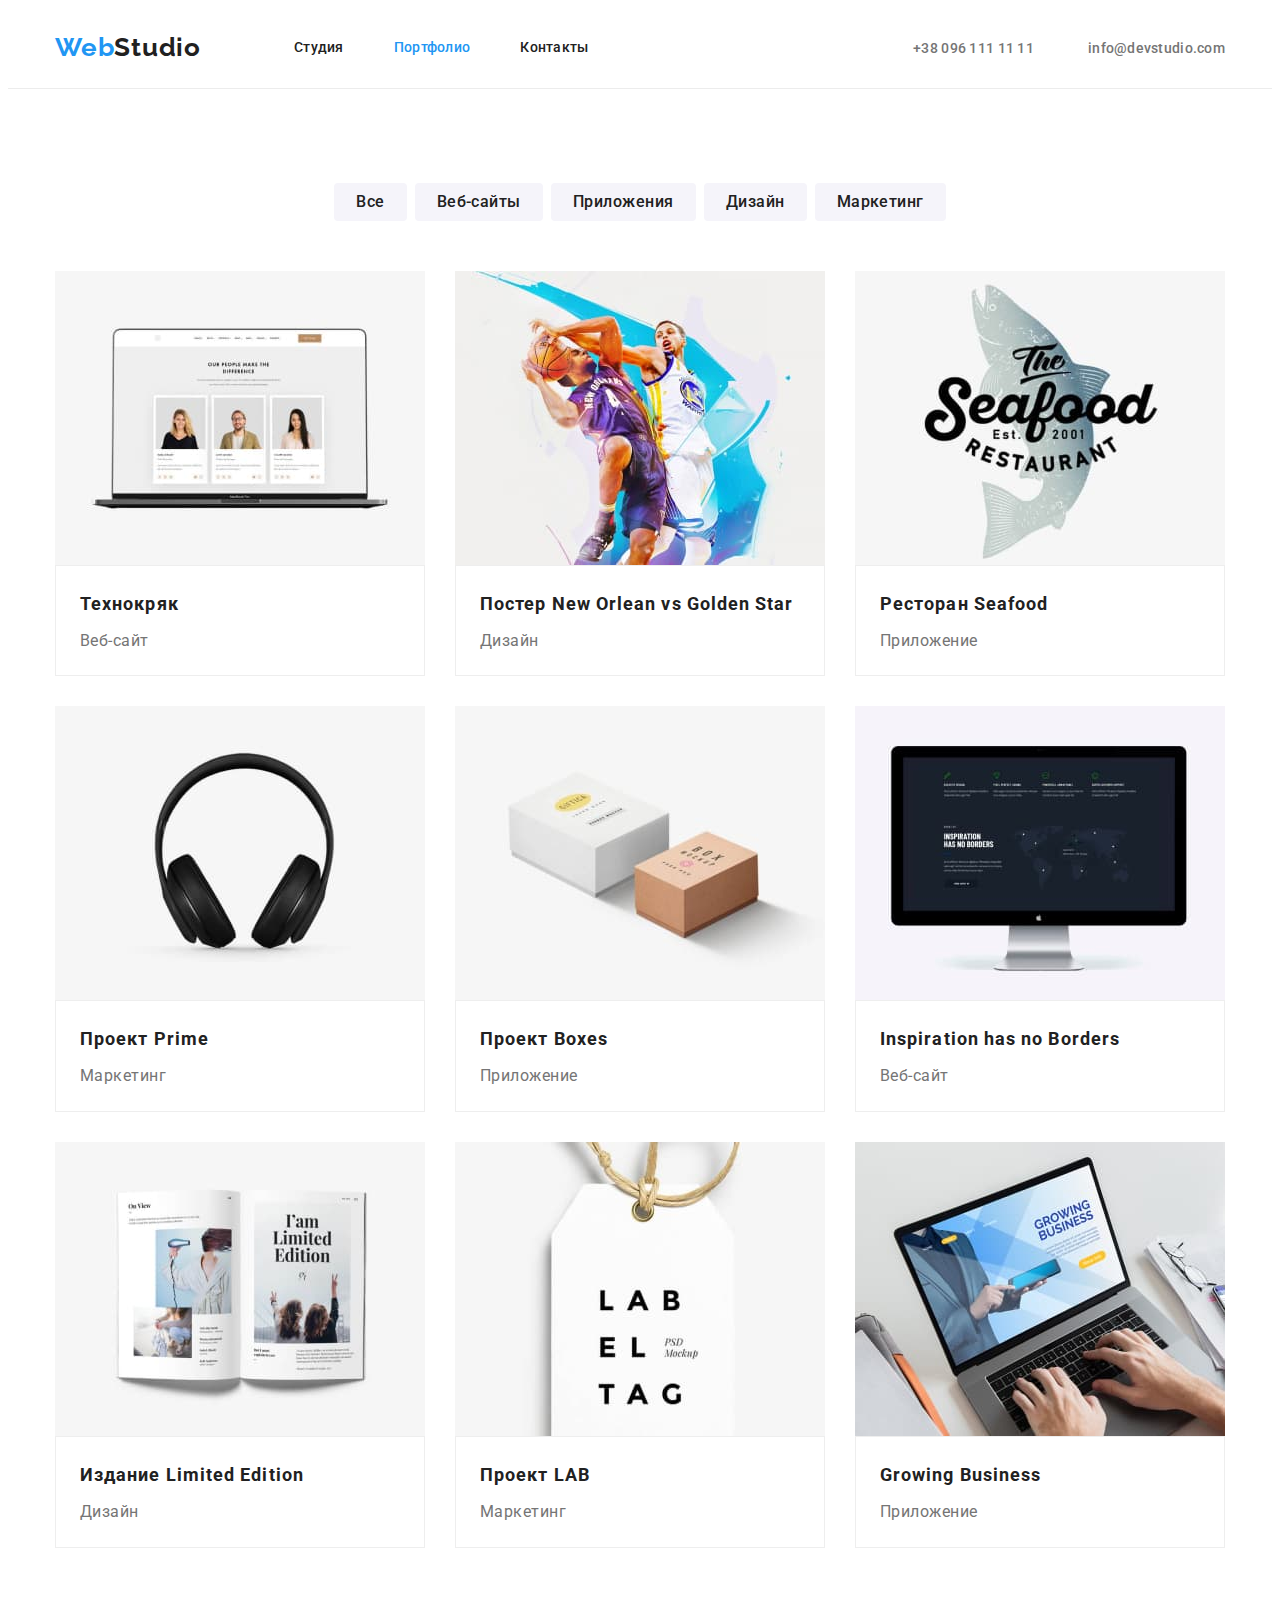
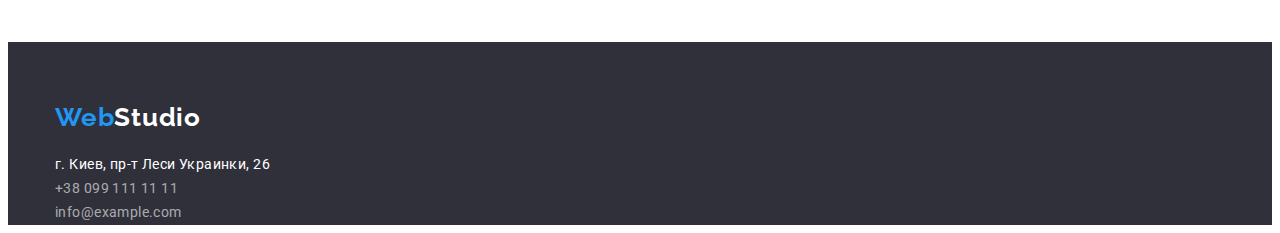
==== commit 3116aaec: "team and portfolio" ====
--- a/portfolio.html
+++ b/portfolio.html
@@ -18,8 +18,9 @@
 
   <body>
     <header class="header">
-      <div class="container">
+      <div class="container header-nav">
         <a class="logo" href="./index.html"><span class="logo-span">Web</span>Studio</a>
+
         <nav class="navigation">
           <ul class="nav-list list">
             <li class="nav-item"><a class="nav-link" href="./index.html">Студия</a></li>
@@ -29,8 +30,11 @@
             <li class="nav-item"><a class="nav-link" href="">Контакты</a></li>
           </ul>
         </nav>
-        <a class="contact-link" href="tel:+380961111111">+38 096 111 11 11</a>
-        <a class="contact-link" href="mailto:info@devstudio.com">info@devstudio.com</a>
+
+        <div class="contact">
+          <a class="contact-link" href="tel:+380961111111">+38 096 111 11 11</a>
+          <a class="contact-link" href="mailto:info@devstudio.com">info@devstudio.com</a>
+        </div>
       </div>
     </header>
 
@@ -49,10 +53,14 @@
             <li class="project-item">
               <a href="" class="project-link">
                 <img src="./images/tehnokryak.jpg" width="370" height="294" alt="Технокряк" />
-                <h3 class="project-title">Технокряк</h3>
-                <p class="project-type">Веб-сайт</p>
+
+                <div class="pr-card">
+                  <h3 class="project-title">Технокряк</h3>
+                  <p class="project-type">Веб-сайт</p>
+                </div>
               </a>
             </li>
+
             <li class="project-item">
               <a href="" class="project-link">
                 <img
@@ -61,10 +69,13 @@
                   height="294"
                   alt="Постер New Orlean vs Golden Star"
                 />
-                <h3 class="project-title">Постер New Orlean vs Golden Star</h3>
-                <p class="project-type">Дизайн</p>
+                <div class="pr-card">
+                  <h3 class="project-title">Постер New Orlean vs Golden Star</h3>
+                  <p class="project-type">Дизайн</p>
+                </div>
               </a>
             </li>
+
             <li class="project-item">
               <a href="" class="project-link">
                 <img
@@ -73,24 +84,35 @@
                   height="294"
                   alt="Ресторан Seafood"
                 />
-                <h3 class="project-title">Ресторан Seafood</h3>
-                <p class="project-type">Приложение</p>
+                <div class="pr-card">
+                  <h3 class="project-title">Ресторан Seafood</h3>
+                  <p class="project-type">Приложение</p>
+                </div>
               </a>
             </li>
+
             <li class="project-item">
               <a href="" class="project-link">
                 <img src="./images/project-prime.jpg" width="370" height="294" alt="Проект Prime" />
-                <h3 class="project-title">Проект Prime</h3>
-                <p class="project-type">Маркетинг</p>
+
+                <div class="pr-card">
+                  <h3 class="project-title">Проект Prime</h3>
+                  <p class="project-type">Маркетинг</p>
+                </div>
               </a>
             </li>
+
             <li class="project-item">
               <a href="" class="project-link">
                 <img src="./images/project-boxes.jpg" width="370" height="294" alt="Проект Boxes" />
-                <h3 class="project-title">Проект Boxes</h3>
-                <p class="project-type">Приложение</p>
+
+                <div class="pr-card">
+                  <h3 class="project-title">Проект Boxes</h3>
+                  <p class="project-type">Приложение</p>
+                </div>
               </a>
             </li>
+
             <li class="project-item">
               <a href="" class="project-link">
                 <img
@@ -99,10 +121,13 @@
                   height="294"
                   alt="Inspiration has no Borders"
                 />
-                <h3 class="project-title">Inspiration has no Borders</h3>
-                <p class="project-type">Веб-сайт</p>
+                <div class="pr-card">
+                  <h3 class="project-title">Inspiration has no Borders</h3>
+                  <p class="project-type">Веб-сайт</p>
+                </div>
               </a>
             </li>
+
             <li class="project-item">
               <a href="" class="project-link">
                 <img
@@ -111,17 +136,23 @@
                   height="294"
                   alt="Издание Limited Edition"
                 />
-                <h3 class="project-title">Издание Limited Edition</h3>
-                <p class="project-type">Дизайн</p>
+                <div class="pr-card">
+                  <h3 class="project-title">Издание Limited Edition</h3>
+                  <p class="project-type">Дизайн</p>
+                </div>
               </a>
             </li>
+
             <li class="project-item">
               <a href="" class="project-link">
                 <img src="./images/project-lab.jpg" width="370" height="294" alt="Проект LAB" />
-                <h3 class="project-title">Проект LAB</h3>
-                <p class="project-type">Маркетинг</p>
+                <div class="pr-card">
+                  <h3 class="project-title">Проект LAB</h3>
+                  <p class="project-type">Маркетинг</p>
+                </div>
               </a>
             </li>
+
             <li class="project-item">
               <a href="" class="project-link">
                 <img
@@ -130,8 +161,10 @@
                   height="294"
                   alt="Growing Business"
                 />
-                <h3 class="project-title">Growing Business</h3>
-                <p class="project-type">Приложение</p>
+                <div class="pr-card">
+                  <h3 class="project-title">Growing Business</h3>
+                  <p class="project-type">Приложение</p>
+                </div>
               </a>
             </li>
           </ul>
--- a/css/styles.css
+++ b/css/styles.css
@@ -35,6 +35,11 @@
   padding: 0;
 }
 
+img {
+  display: block;
+  max-width: 100%;
+}
+
 .list {
   list-style: none;
 }
@@ -44,10 +49,16 @@
 }
 
 .container {
-  width: 1230px;
-  margin: 0 auto;
+  width: 1200px;
+  margin-left: auto;
+  margin-right: auto;
   padding-left: 15px;
   padding-right: 15px;
+}
+
+.header-nav {
+  display: flex;
+  align-items: center;
 }
 
 .nav-list {
@@ -117,11 +128,6 @@
   margin-left: auto;
 }
 
-.header-nav {
-  display: flex;
-  align-items: center;
-}
-
 .section {
   padding-top: 94px;
   padding-bottom: 94px;
@@ -133,21 +139,24 @@
 }
 
 .hero-title {
-  font-weight: 900;
-  font-size: 44px;
-  line-height: 1.36;
-  text-align: center;
-  letter-spacing: 0.06em;
-  text-transform: uppercase;
-  color: var(--white-color);
   margin-bottom: 30px;
   margin-top: 200px;
   margin-left: auto;
   margin-right: auto;
   width: 696px;
+
+  font-weight: 900;
+  font-size: 44px;
+  line-height: 1.36;
+  text-align: center;
+  letter-spacing: 0.06em;
+  text-transform: uppercase;
+  color: var(--white-color);
 }
 
 .btn-order {
+  padding: 10px 32px;
+
   font-family: 'Roboto';
   font-style: normal;
   font-weight: 700;
@@ -160,7 +169,6 @@
   box-shadow: 0px 4px 4px rgba(0, 0, 0, 0.15);
   border-radius: 4px;
   cursor: pointer;
-  padding: 10px 32px;
 }
 
 .btn-order:hover,
@@ -177,13 +185,13 @@
 }
 
 .feature-title {
+  margin-bottom: 10px;
   font-weight: 700;
   font-size: 14px;
   line-height: 1.14;
   letter-spacing: 0.03em;
   text-transform: uppercase;
   color: var(--dark-color);
-  margin-bottom: 10px;
 }
 
 .feature-text {
@@ -203,44 +211,59 @@
 }
 
 .about-us-title {
+  margin-bottom: 50px;
+
   font-weight: 700;
   font-size: 36px;
   line-height: 1.16;
   text-align: center;
   letter-spacing: 0.03em;
   color: var(--dark-color);
-  margin-bottom: 50px;
 }
 
 .team {
   background-color: var(--grey-bg-color);
 }
 
+.team-list {
+  display: flex;
+  margin-left: -30px;
+}
+
 .team-title {
+  margin-bottom: 50px;
+
   font-weight: 700;
   font-size: 36px;
   line-height: 1.16;
   text-align: center;
   letter-spacing: 0.03em;
   color: var(--dark-color);
-  margin-bottom: 50px;
 }
 
 .card-item {
+  flex-basis: calc(100% / 4 - 30px);
+  margin-left: 30px;
   background: var(--white-color);
   box-shadow: 0px 1px 3px rgba(0, 0, 0, 0.12), 0px 1px 1px rgba(0, 0, 0, 0.14),
     0px 2px 1px rgba(0, 0, 0, 0.2);
   border-radius: 0px 0px 4px 4px;
 }
 
+.card-content {
+  padding-top: 30px;
+  padding-bottom: 30px;
+}
+
 .staff-title {
+  margin-bottom: 10px;
+
   font-weight: 500;
   font-size: 16px;
   line-height: 1.18;
   text-align: center;
   letter-spacing: 0.03em;
   color: var(--dark-color);
-  margin-bottom: 10px;
 }
 
 .staff-text {
@@ -296,11 +319,15 @@
 }
 
 .project-item {
+  flex-basis: calc((100% - 60px) / 3);
   margin-right: 30px;
   margin-bottom: 30px;
   background-color: var(--white-color);
+}
+
+.pr-card {
+  padding: 20px 24px;
   border: 1px solid var(--project-border-color);
-  box-sizing: border-box;
 }
 
 .project-item:nth-child(3n) {
@@ -313,7 +340,6 @@
 
 .project-title {
   margin-bottom: 4px;
-  margin-top: 20px;
 
   font-weight: 700;
   font-size: 18px;
@@ -327,8 +353,6 @@
 }
 
 .project-type {
-  margin-bottom: 20px;
-
   font-weight: 400;
   font-size: 16px;
   line-height: 1.87;
@@ -336,6 +360,7 @@
   color: var(--main-color);
 }
 /* end portfolio  */
+
 .footer {
   background-color: var(--hero-footer-color);
 }
@@ -343,6 +368,7 @@
 .footer-logo {
   display: inline-block;
   margin-bottom: 20px;
+  margin-top: 60px;
   font-family: 'Raleway';
   font-weight: 700;
   text-decoration: none;
@@ -362,6 +388,14 @@
   color: rgba(255, 255, 255, 0.6);
 }
 
+.footer-contact-link:not(:last-child) {
+  margin-bottom: 9px;
+}
+
+.footer-contact-link:last-child {
+  margin-bottom: 60px;
+}
+
 .footer-address-link {
   color: var(--white-color);
   font-style: normal;
